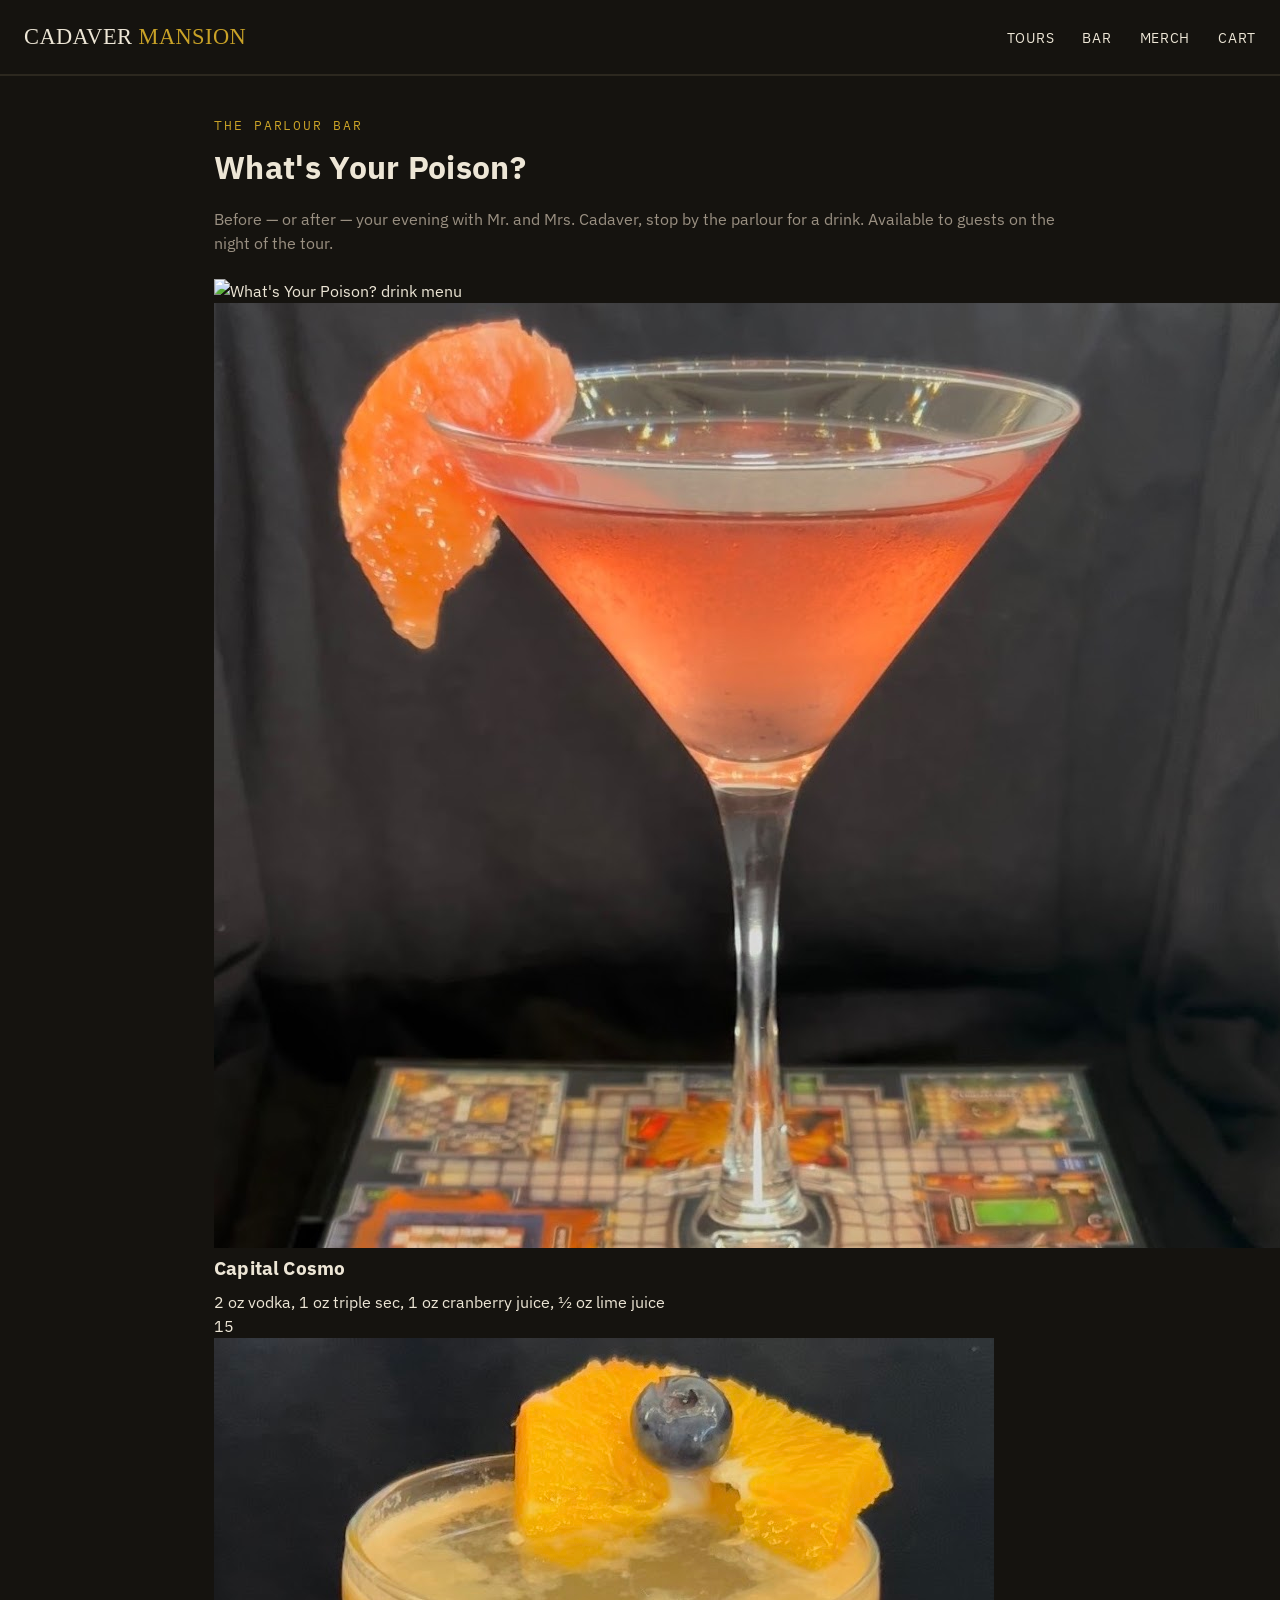
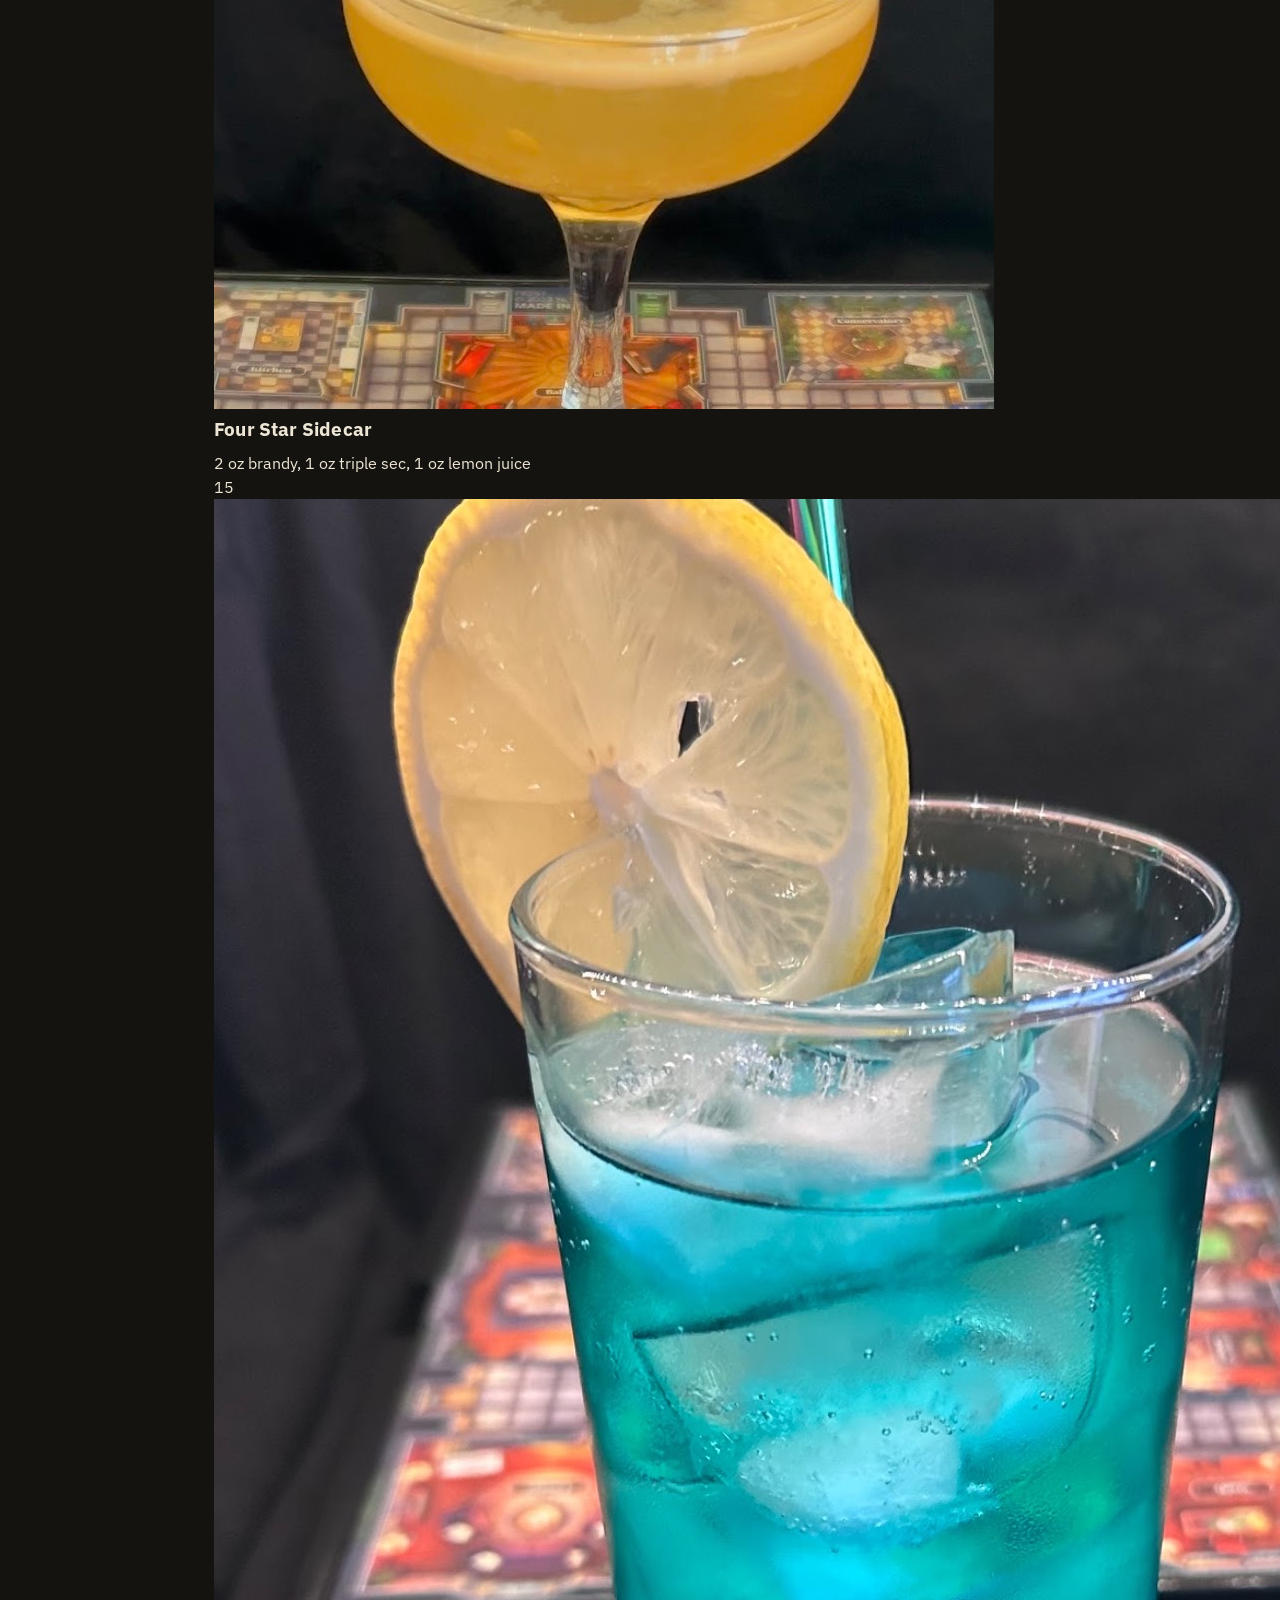
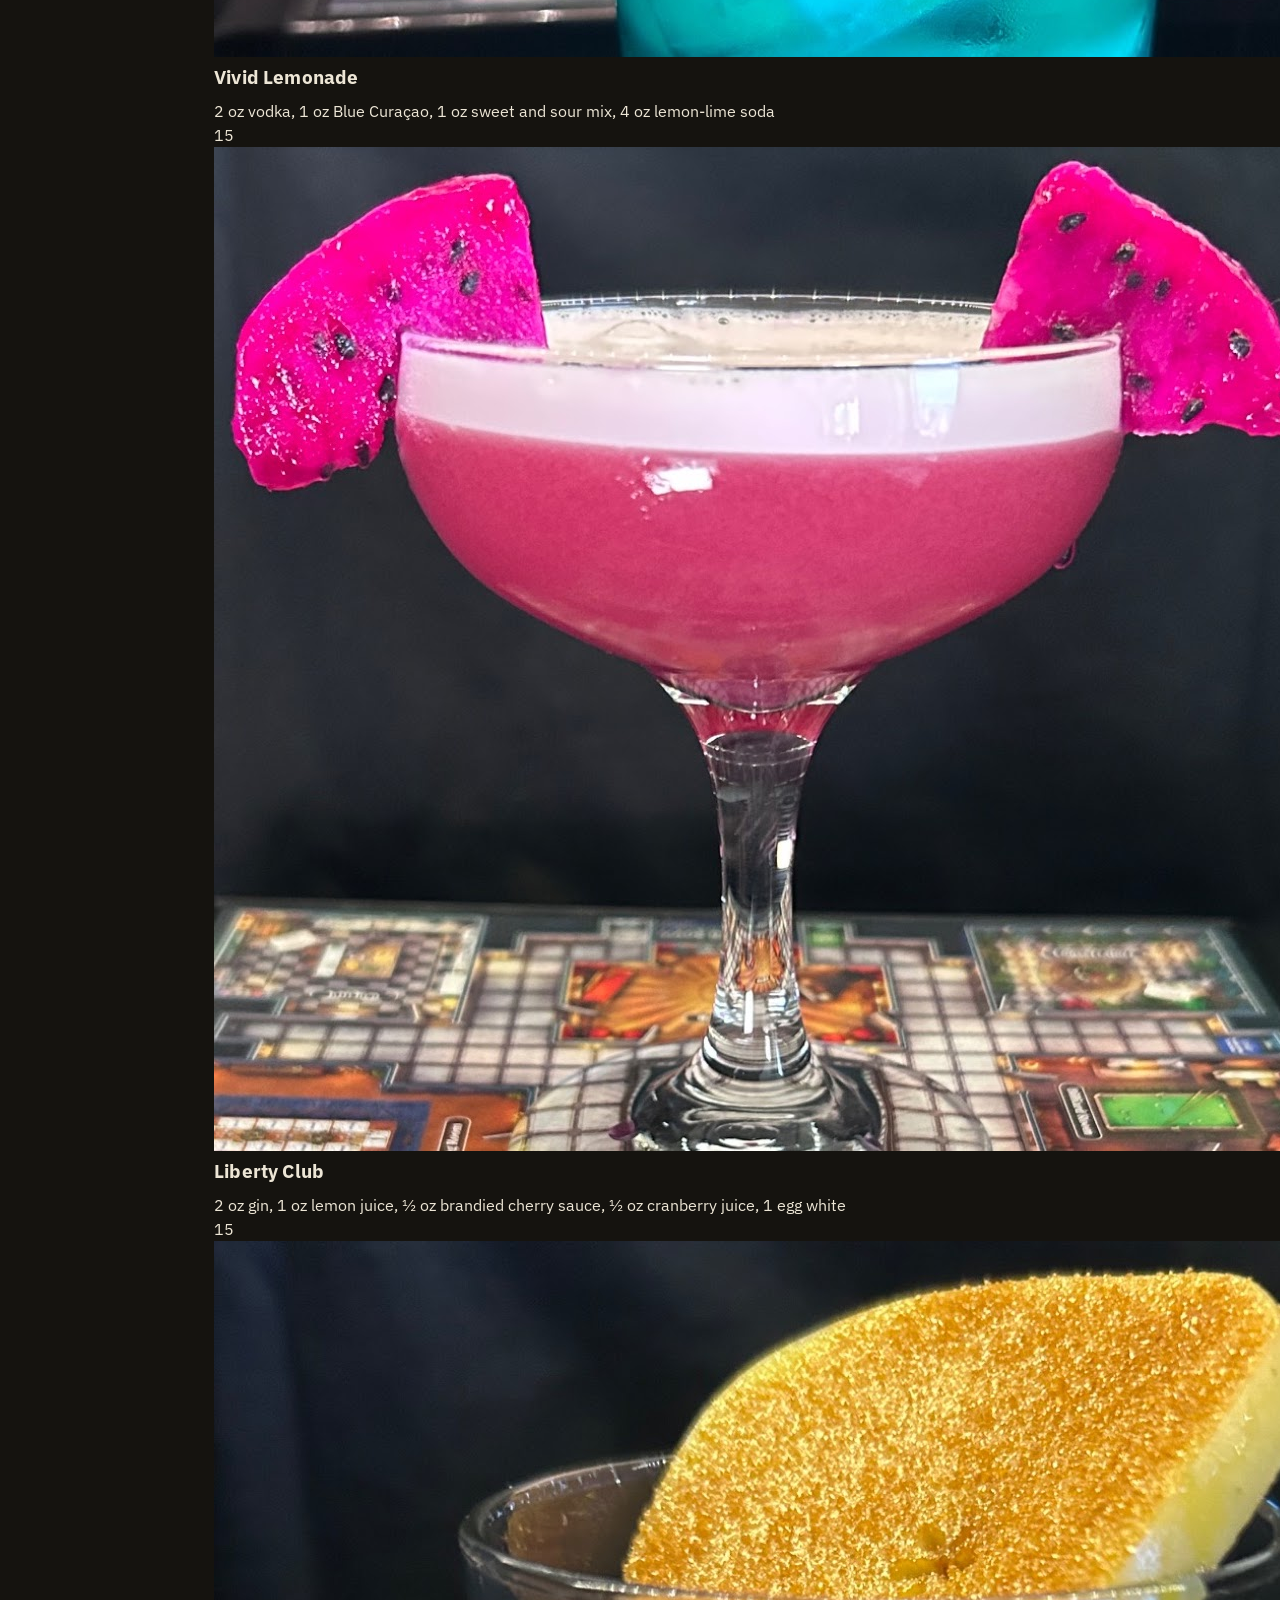
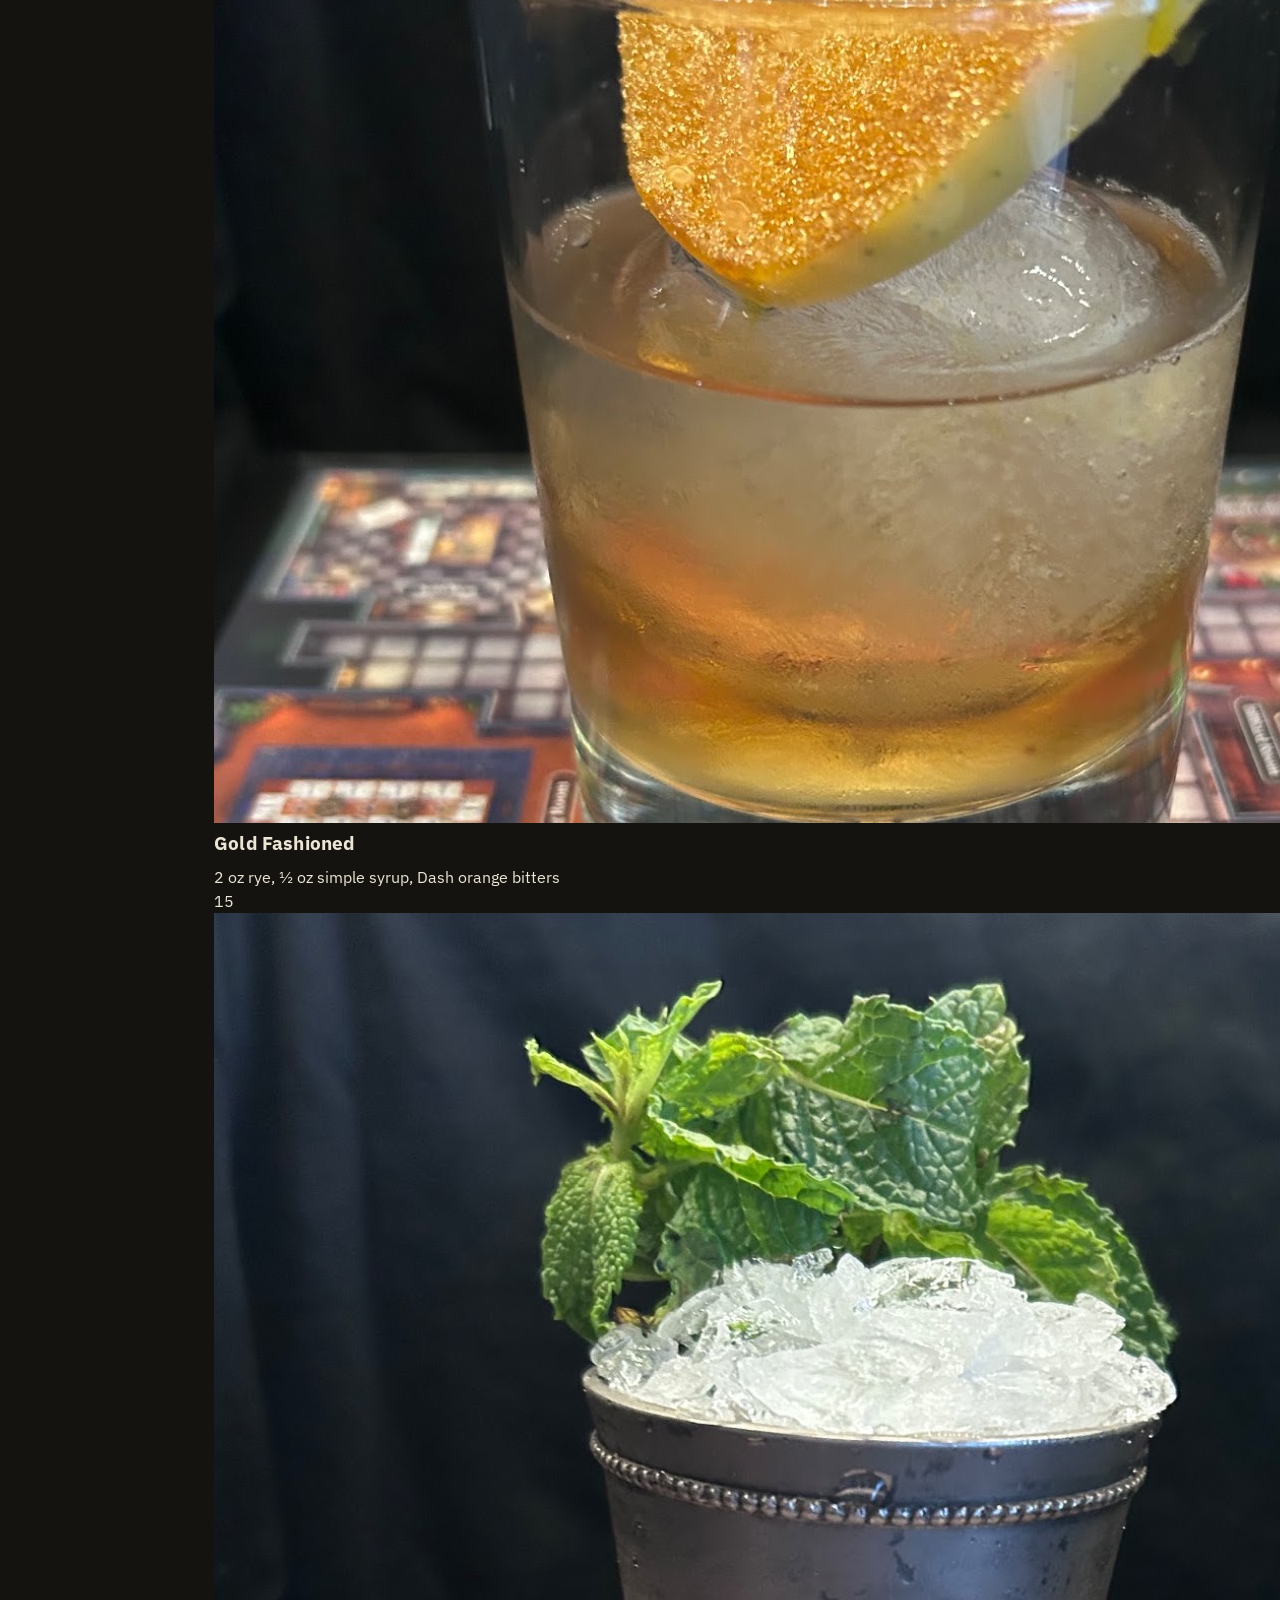
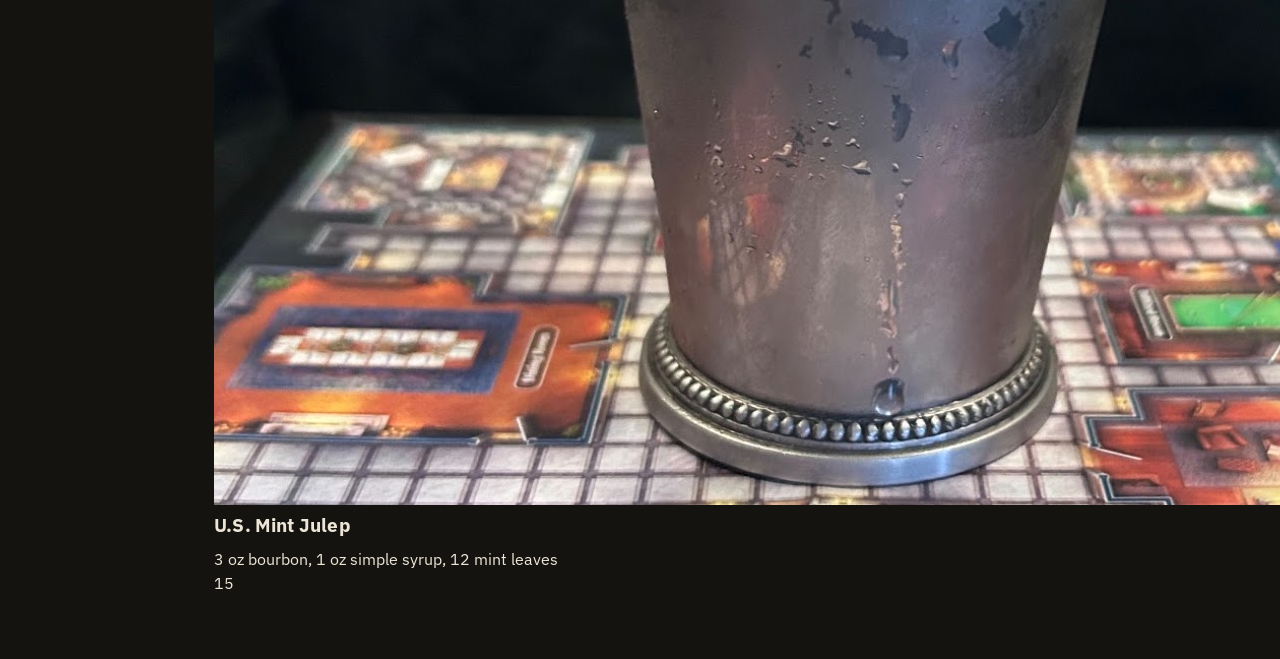
==== bar.html @ 51bccc60 "adding pages" ====
<!DOCTYPE html>
<html lang="en">
<head>
  <meta charset="UTF-8">
  <meta name="viewport" content="width=device-width, initial-scale=1.0">
  <title>What's Your Poison? — Cadaver Mansion</title>
  <link rel="preconnect" href="https://fonts.googleapis.com">
  <link href="https://fonts.googleapis.com/css2?family=IBM+Plex+Mono:wght@400;600&family=IBM+Plex+Sans:wght@400;600&display=swap" rel="stylesheet">
  <link rel="stylesheet" href="shop.css">
</head>
<body>

  <header class="site">
    <a href="index.html" class="brand" style="text-decoration:none; color:inherit;">CADAVER<span> MANSION</span></a>
    <nav>
      <a href="tickets.html">Tours</a>
      <a href="bar.html">Bar</a>
      <a href="merch.html">Merch</a>
      <a href="cart.html" data-cart-count>Cart</a>
    </nav>
  </header>

  <main>
    <div class="eyebrow">The Parlour Bar</div>
    <h1>What's Your Poison?</h1>
    <p style="color: var(--text-dim); margin-bottom: 1.5rem;">
      Before — or after — your evening with Mr. and Mrs. Cadaver, stop by the parlour for a drink.
      Available to guests on the night of the tour.
    </p>

    <img src="menu.png" alt="What's Your Poison? drink menu" class="menu-photo">

    <div class="drink-grid" id="drink-grid"></div>
  </main>

  <script src="shop.js"></script>
  <script>
    // Fill in real photo filenames and details as they're ready.
    // Any image that fails to load falls back to a labeled placeholder.
    const DRINKS = [
      { name: "Capital Cosmo", desc: "2 oz vodka, 1 oz triple sec, 1 oz cranberry juice, ½ oz lime juice", price: "15", img: "cosmo.jpg" },
      { name: "Four Star Sidecar", desc: "2 oz brandy, 1 oz triple sec, 1 oz lemon juice", price: "15", img: "sidecar.jpg" },
      { name: "Vivid Lemonade", desc: "2 oz vodka, 1 oz Blue Curaçao, 1 oz sweet and sour mix, 4 oz lemon-lime soda", price: "15", img: "lemon.jpg" },
      { name: "Liberty Club", desc: "2 oz gin, 1 oz lemon juice, ½ oz brandied cherry sauce, ½ oz cranberry juice, 1 egg white", price: "15", img: "liberty.jpg" },
      { name: "Gold Fashioned", desc: "2 oz rye, ½ oz simple syrup, Dash orange bitters", price: "15", img: "gold.jpg" },
      { name: "U.S. Mint Julep", desc: "3 oz bourbon, 1 oz simple syrup, 12 mint leaves", price: "15", img: "julep.jpg" }
    ];

    function renderDrinks() {
      const grid = document.getElementById("drink-grid");
      grid.innerHTML = DRINKS.map(d => `
        <div class="drink-card">
          <div class="drink-photo">
            <img src="${d.img}" alt="${d.name}" onerror="this.remove(); this.parentElement.insertAdjacentHTML('beforeend', '<span class=&quot;placeholder-label&quot;>Photo coming soon<br>(${d.img})</span>')">
          </div>
          <div class="drink-info">
            <h3>${d.name}</h3>
            ${d.desc ? `<div class="drink-desc">${d.desc}</div>` : ""}
            ${d.price ? `<div class="drink-price">${d.price}</div>` : ""}
          </div>
        </div>
      `).join("");
    }

    renderDrinks();
  </script>
  <audio id="chime-audio" src="sounds/wind_chimes.mp3" loop></audio>
</body>
</html>
---- shop.css ----
:root {
  --bg: #15130F;
  --bg-raised: #1E1B15;
  --text: #EDE6D6;
  --text-dim: #9A9082;
  --brass: #C9A227;
  --hedge: #3E5A44;
  --red: #8B2E2E;
  --stub-edge: #2C281F;
  --radius: 4px;
}

* { box-sizing: border-box; }

body {
  margin: 0;
  background: var(--bg);
  color: var(--text);
  font-family: 'IBM Plex Sans', -apple-system, sans-serif;
  line-height: 1.5;
}

h1, h2, h3 {
  font-family: 'Georgia', 'IBM Plex Sans', serif;
  letter-spacing: 0.01em;
  margin: 0 0 0.5rem;
}

.mono { font-family: 'IBM Plex Mono', monospace; }
a { color: var(--brass); }

header.site {
  border-bottom: 2px solid var(--stub-edge);
  padding: 1.25rem 1.5rem;
  display: flex;
  justify-content: space-between;
  align-items: center;
}

header.site .brand {
  font-family: 'Georgia', serif;
  font-size: 1.4rem;
  letter-spacing: 0.02em;
}

header.site .brand span { color: var(--brass); }

header.site nav a {
  color: var(--text);
  text-decoration: none;
  margin-left: 1.5rem;
  font-size: 0.9rem;
  text-transform: uppercase;
  letter-spacing: 0.05em;
}

header.site nav a:hover { color: var(--brass); }

main {
  max-width: 900px;
  margin: 0 auto;
  padding: 2.5rem 1.5rem 4rem;
}

.eyebrow {
  color: var(--brass);
  font-family: 'IBM Plex Mono', monospace;
  font-size: 0.8rem;
  letter-spacing: 0.15em;
  text-transform: uppercase;
  margin-bottom: 0.5rem;
}

.stub {
  display: flex;
  background: var(--bg-raised);
  border: 1px solid var(--stub-edge);
  border-radius: var(--radius);
  overflow: hidden;
  margin-bottom: 1.25rem;
}

.stub-main { flex: 1; padding: 1.25rem 1.5rem; }
.stub-main h3 { font-size: 1.1rem; margin-bottom: 0.25rem; }

.stub-meta {
  color: var(--text-dim);
  font-size: 0.85rem;
  font-family: 'IBM Plex Mono', monospace;
}

.stub-tear {
  width: 1px;
  background-image: linear-gradient(var(--stub-edge) 50%, transparent 0%);
  background-size: 2px 10px;
  background-repeat: repeat-y;
}

.stub-side {
  width: 150px;
  padding: 1.25rem;
  display: flex;
  flex-direction: column;
  justify-content: center;
  align-items: flex-end;
  gap: 0.6rem;
  background: rgba(201, 162, 39, 0.05);
}

.stub-price {
  font-family: 'IBM Plex Mono', monospace;
  font-size: 1.3rem;
  color: var(--brass);
}

button, .btn {
  font-family: 'IBM Plex Sans', sans-serif;
  font-weight: 600;
  font-size: 0.85rem;
  text-transform: uppercase;
  letter-spacing: 0.04em;
  padding: 0.65rem 1.1rem;
  border-radius: var(--radius);
  border: none;
  cursor: pointer;
  text-decoration: none;
  display: inline-block;
  transition: transform 0.08s ease, opacity 0.15s ease;
}

button:active, .btn:active { transform: scale(0.97); }

.btn-primary { background: var(--brass); color: #15130F; }
.btn-primary:hover { opacity: 0.9; }

.btn-secondary { background: transparent; color: var(--text); border: 1px solid var(--stub-edge); }
.btn-secondary:hover { border-color: var(--text-dim); }

.btn-danger { background: transparent; color: var(--red); border: 1px solid var(--red); }

button:disabled { background: var(--stub-edge); color: var(--text-dim); cursor: not-allowed; }

.field { margin-bottom: 1rem; }

.field label {
  display: block;
  font-size: 0.8rem;
  text-transform: uppercase;
  letter-spacing: 0.05em;
  color: var(--text-dim);
  margin-bottom: 0.35rem;
}

.field input {
  width: 100%;
  background: var(--bg-raised);
  border: 1px solid var(--stub-edge);
  color: var(--text);
  padding: 0.65rem 0.8rem;
  border-radius: var(--radius);
  font-family: 'IBM Plex Sans', sans-serif;
  font-size: 0.95rem;
}

.field input:focus {
  outline: 2px solid var(--brass);
  outline-offset: 1px;
}

.field-row { display: flex; gap: 1rem; }
.field-row .field { flex: 1; }

.summary {
  background: var(--bg-raised);
  border: 1px solid var(--stub-edge);
  border-radius: var(--radius);
  padding: 1.25rem 1.5rem;
  margin: 1.5rem 0;
}

.summary-row {
  display: flex;
  justify-content: space-between;
  padding: 0.4rem 0;
  font-size: 0.9rem;
}

.summary-row.total {
  border-top: 1px solid var(--stub-edge);
  margin-top: 0.5rem;
  padding-top: 0.75rem;
  font-family: 'IBM Plex Mono', monospace;
  font-size: 1.1rem;
  color: var(--brass);
}

.empty-state {
  color: var(--text-dim);
  padding: 3rem 0;
  text-align: center;
}

.confirm-ticket {
  background: var(--bg-raised);
  border: 2px dashed var(--brass);
  border-radius: 8px;
  padding: 2rem;
  text-align: center;
  margin: 2rem 0;
}

.confirm-ticket .order-num {
  font-family: 'IBM Plex Mono', monospace;
  font-size: 1.8rem;
  color: var(--brass);
  letter-spacing: 0.08em;
  margin: 0.75rem 0;
}

.notice {
  font-size: 0.8rem;
  color: var(--text-dim);
  border-left: 2px solid var(--hedge);
  padding: 0.5rem 0.9rem;
  margin-top: 2rem;
}

@media (max-width: 600px) {
  .stub { flex-direction: column; }
  .stub-side { width: auto; flex-direction: row; justify-content: space-between; align-items: center; }
  .stub-tear { display: none; }
  .field-row { flex-direction: column; gap: 0; }
}
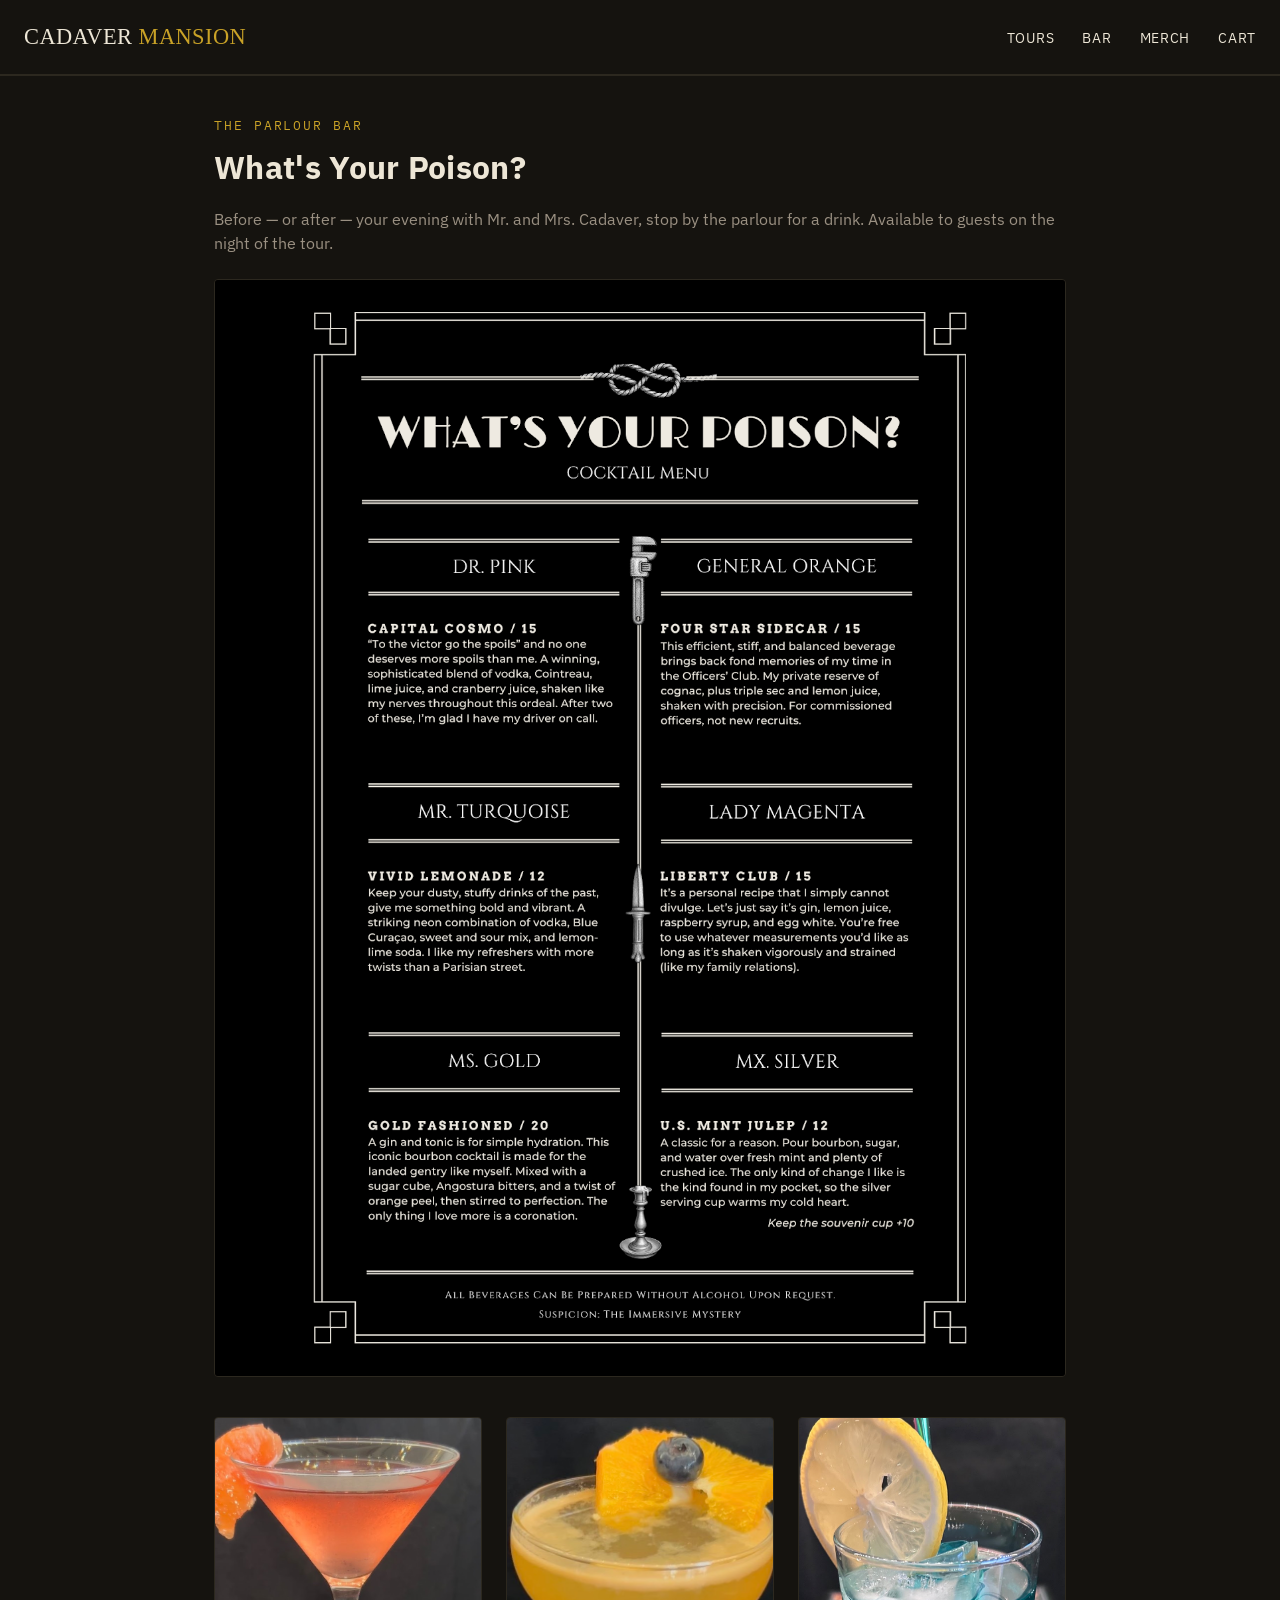
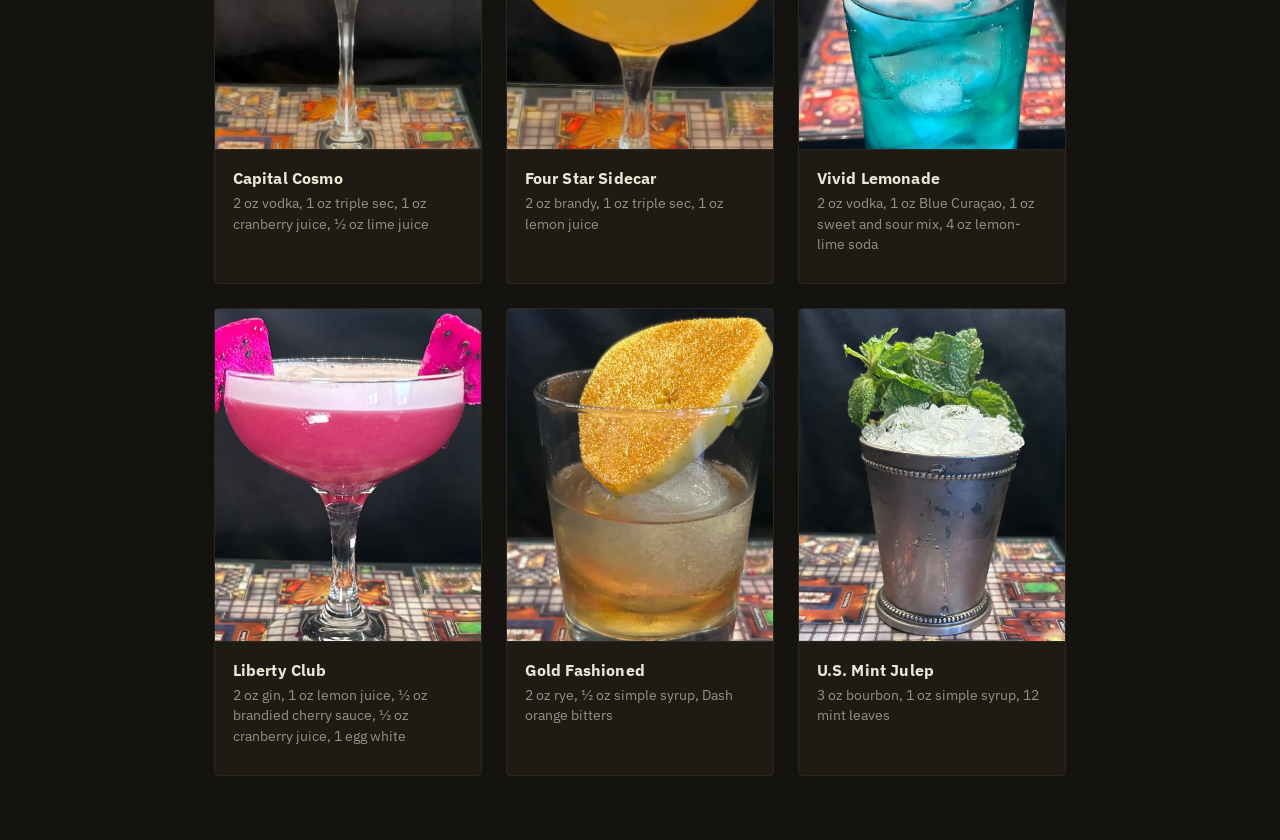
==== commit b425107a: "adding pages" ====
--- a/bar.html
+++ b/bar.html
@@ -28,7 +28,7 @@
       Available to guests on the night of the tour.
     </p>
 
-    <img src="menu.png" alt="What's Your Poison? drink menu" class="menu-photo">
+    <img src="drinks.png" alt="What's Your Poison? drink menu" class="menu-photo">
 
     <div class="drink-grid" id="drink-grid"></div>
   </main>
@@ -38,12 +38,12 @@
     // Fill in real photo filenames and details as they're ready.
     // Any image that fails to load falls back to a labeled placeholder.
     const DRINKS = [
-      { name: "Capital Cosmo", desc: "2 oz vodka, 1 oz triple sec, 1 oz cranberry juice, ½ oz lime juice", price: "15", img: "cosmo.jpg" },
-      { name: "Four Star Sidecar", desc: "2 oz brandy, 1 oz triple sec, 1 oz lemon juice", price: "15", img: "sidecar.jpg" },
-      { name: "Vivid Lemonade", desc: "2 oz vodka, 1 oz Blue Curaçao, 1 oz sweet and sour mix, 4 oz lemon-lime soda", price: "15", img: "lemon.jpg" },
-      { name: "Liberty Club", desc: "2 oz gin, 1 oz lemon juice, ½ oz brandied cherry sauce, ½ oz cranberry juice, 1 egg white", price: "15", img: "liberty.jpg" },
-      { name: "Gold Fashioned", desc: "2 oz rye, ½ oz simple syrup, Dash orange bitters", price: "15", img: "gold.jpg" },
-      { name: "U.S. Mint Julep", desc: "3 oz bourbon, 1 oz simple syrup, 12 mint leaves", price: "15", img: "julep.jpg" }
+      { name: "Capital Cosmo", desc: "2 oz vodka, 1 oz triple sec, 1 oz cranberry juice, ½ oz lime juice", img: "cosmo.jpg" },
+      { name: "Four Star Sidecar", desc: "2 oz brandy, 1 oz triple sec, 1 oz lemon juice", img: "sidecar.jpg" },
+      { name: "Vivid Lemonade", desc: "2 oz vodka, 1 oz Blue Curaçao, 1 oz sweet and sour mix, 4 oz lemon-lime soda", img: "lemon.jpg" },
+      { name: "Liberty Club", desc: "2 oz gin, 1 oz lemon juice, ½ oz brandied cherry sauce, ½ oz cranberry juice, 1 egg white", img: "liberty.jpg" },
+      { name: "Gold Fashioned", desc: "2 oz rye, ½ oz simple syrup, Dash orange bitters", img: "gold.jpg" },
+      { name: "U.S. Mint Julep", desc: "3 oz bourbon, 1 oz simple syrup, 12 mint leaves", img: "julep.jpg" }
     ];
 
     function renderDrinks() {
@@ -56,7 +56,6 @@
           <div class="drink-info">
             <h3>${d.name}</h3>
             ${d.desc ? `<div class="drink-desc">${d.desc}</div>` : ""}
-            ${d.price ? `<div class="drink-price">${d.price}</div>` : ""}
           </div>
         </div>
       `).join("");
--- a/shop.css
+++ b/shop.css
@@ -231,3 +231,160 @@
   .stub-tear { display: none; }
   .field-row { flex-direction: column; gap: 0; }
 }
+
+/* --- Bar / menu page --- */
+.menu-photo {
+  width: 100%;
+  height: auto;
+  border: 1px solid var(--stub-edge);
+  border-radius: var(--radius);
+  margin: 1.5rem 0 2.5rem;
+  display: block;
+}
+
+.drink-grid {
+  display: grid;
+  grid-template-columns: repeat(3, 1fr);
+  gap: 1.5rem;
+}
+
+.drink-card {
+  background: var(--bg-raised);
+  border: 1px solid var(--stub-edge);
+  border-radius: var(--radius);
+  overflow: hidden;
+}
+
+.drink-photo {
+  position: relative;
+  width: 100%;
+  aspect-ratio: 4 / 5;
+  background:
+    repeating-linear-gradient(45deg, rgba(201,162,39,0.05) 0 12px, transparent 12px 24px),
+    var(--bg);
+  display: flex;
+  align-items: center;
+  justify-content: center;
+  overflow: hidden;
+  border-bottom: 1px solid var(--stub-edge);
+}
+
+.drink-photo img {
+  width: 100%;
+  height: 100%;
+  object-fit: cover;
+  display: block;
+}
+
+.drink-photo .placeholder-label {
+  font-family: 'IBM Plex Mono', monospace;
+  font-size: 0.7rem;
+  letter-spacing: 0.1em;
+  text-transform: uppercase;
+  color: var(--text-dim);
+  text-align: center;
+  padding: 0 1rem;
+}
+
+.drink-info { padding: 1rem 1.1rem 1.2rem; }
+
+.drink-info h3 {
+  font-size: 1rem;
+  margin-bottom: 0.2rem;
+}
+
+.drink-desc {
+  color: var(--text-dim);
+  font-size: 0.85rem;
+  margin-bottom: 0.6rem;
+}
+
+.drink-price {
+  font-family: 'IBM Plex Mono', monospace;
+  color: var(--brass);
+  font-size: 0.95rem;
+}
+
+@media (max-width: 700px) {
+  .drink-grid { grid-template-columns: repeat(2, 1fr); }
+}
+
+@media (max-width: 460px) {
+  .drink-grid { grid-template-columns: 1fr; }
+}
+
+/* --- Merch page --- */
+.product-grid {
+  display: grid;
+  grid-template-columns: repeat(3, 1fr);
+  gap: 1.5rem;
+}
+
+.product-card {
+  background: var(--bg-raised);
+  border: 1px solid var(--stub-edge);
+  border-radius: var(--radius);
+  overflow: hidden;
+  display: flex;
+  flex-direction: column;
+}
+
+.product-photo {
+  position: relative;
+  width: 100%;
+  aspect-ratio: 1 / 1;
+  background:
+    repeating-linear-gradient(45deg, rgba(201,162,39,0.05) 0 12px, transparent 12px 24px),
+    var(--bg);
+  display: flex;
+  align-items: center;
+  justify-content: center;
+  overflow: hidden;
+  border-bottom: 1px solid var(--stub-edge);
+}
+
+.product-photo img {
+  width: 100%;
+  height: 100%;
+  object-fit: cover;
+  display: block;
+}
+
+.product-photo .placeholder-label {
+  font-family: 'IBM Plex Mono', monospace;
+  font-size: 0.7rem;
+  letter-spacing: 0.1em;
+  text-transform: uppercase;
+  color: var(--text-dim);
+  text-align: center;
+  padding: 0 1rem;
+}
+
+.product-info { padding: 1rem 1.1rem 1.2rem; flex: 1; display: flex; flex-direction: column; }
+
+.product-info h3 {
+  font-size: 1rem;
+  margin-bottom: 0.2rem;
+}
+
+.product-desc {
+  color: var(--text-dim);
+  font-size: 0.85rem;
+  margin-bottom: 0.6rem;
+  flex: 1;
+}
+
+.product-price {
+  font-family: 'IBM Plex Mono', monospace;
+  color: var(--brass);
+  font-size: 0.95rem;
+  margin-bottom: 0.8rem;
+}
+
+@media (max-width: 700px) {
+  .product-grid { grid-template-columns: repeat(2, 1fr); }
+}
+
+@media (max-width: 460px) {
+  .product-grid { grid-template-columns: 1fr; }
+}
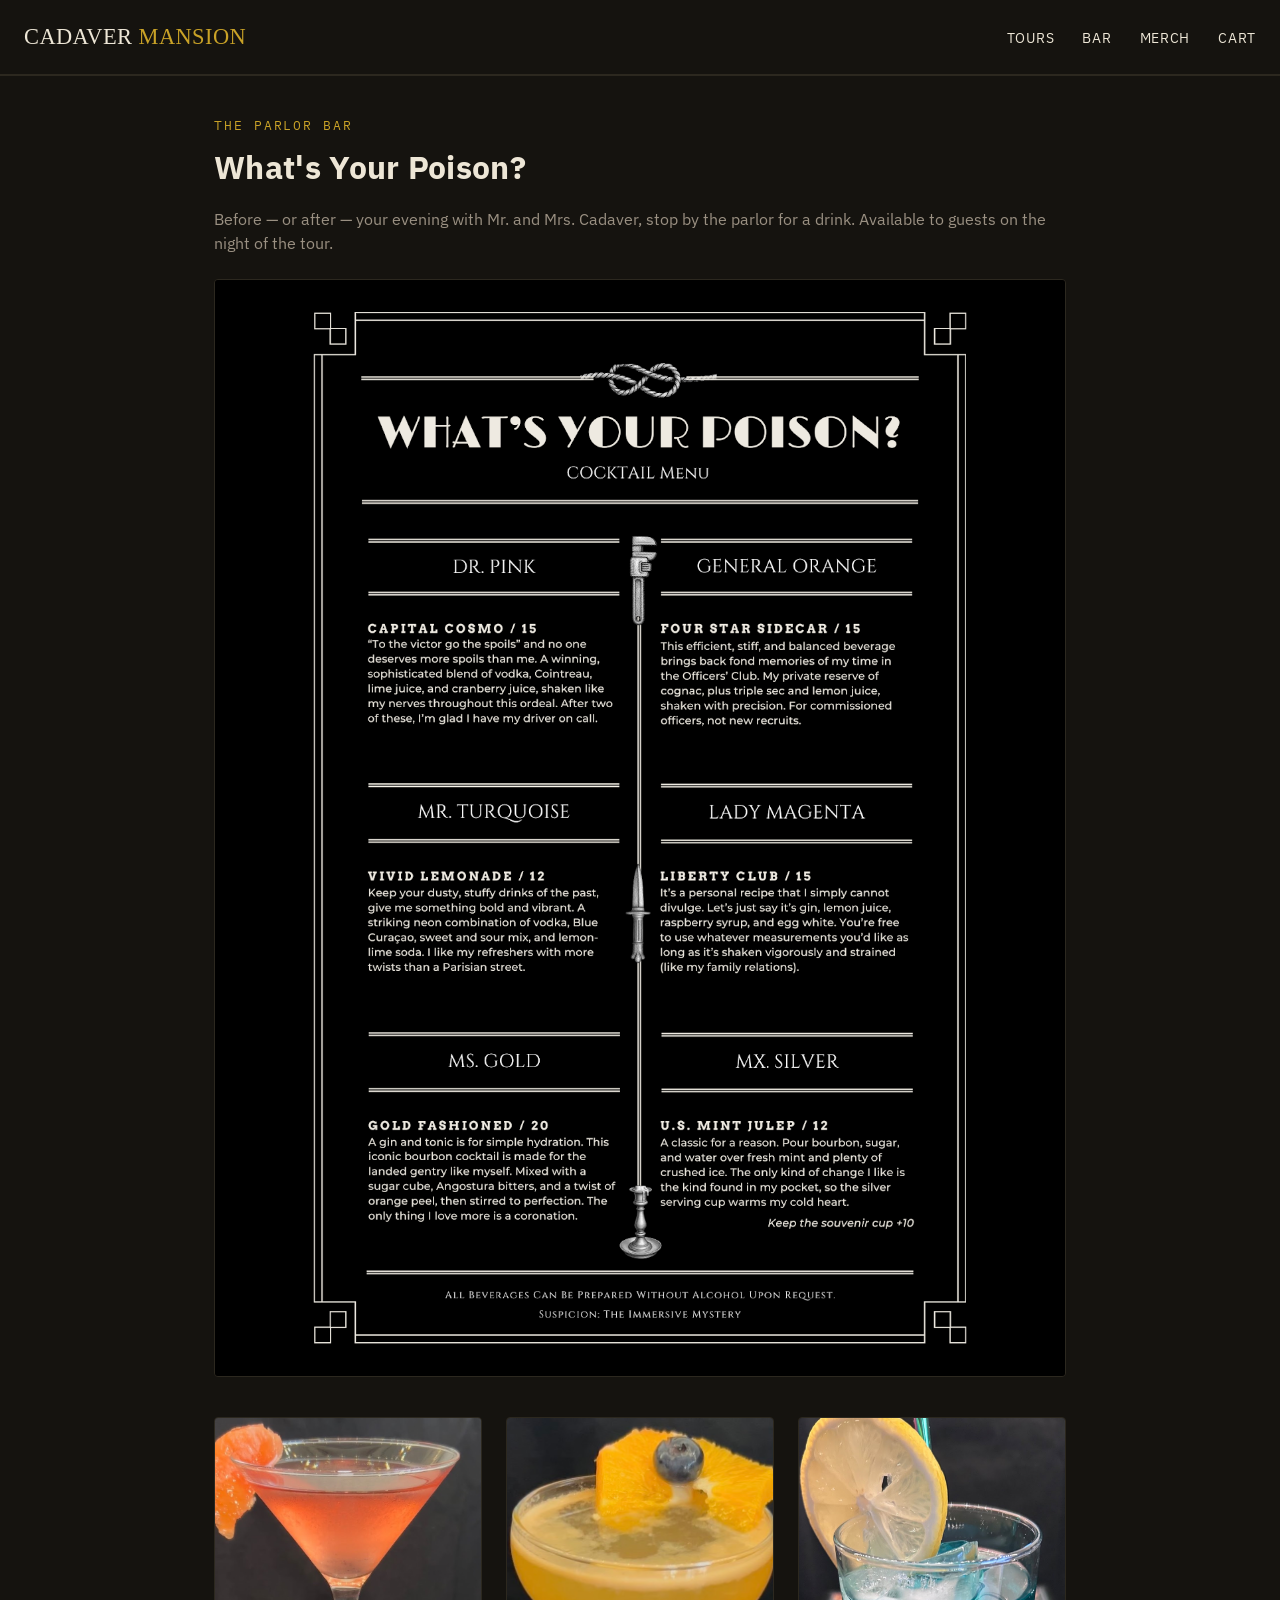
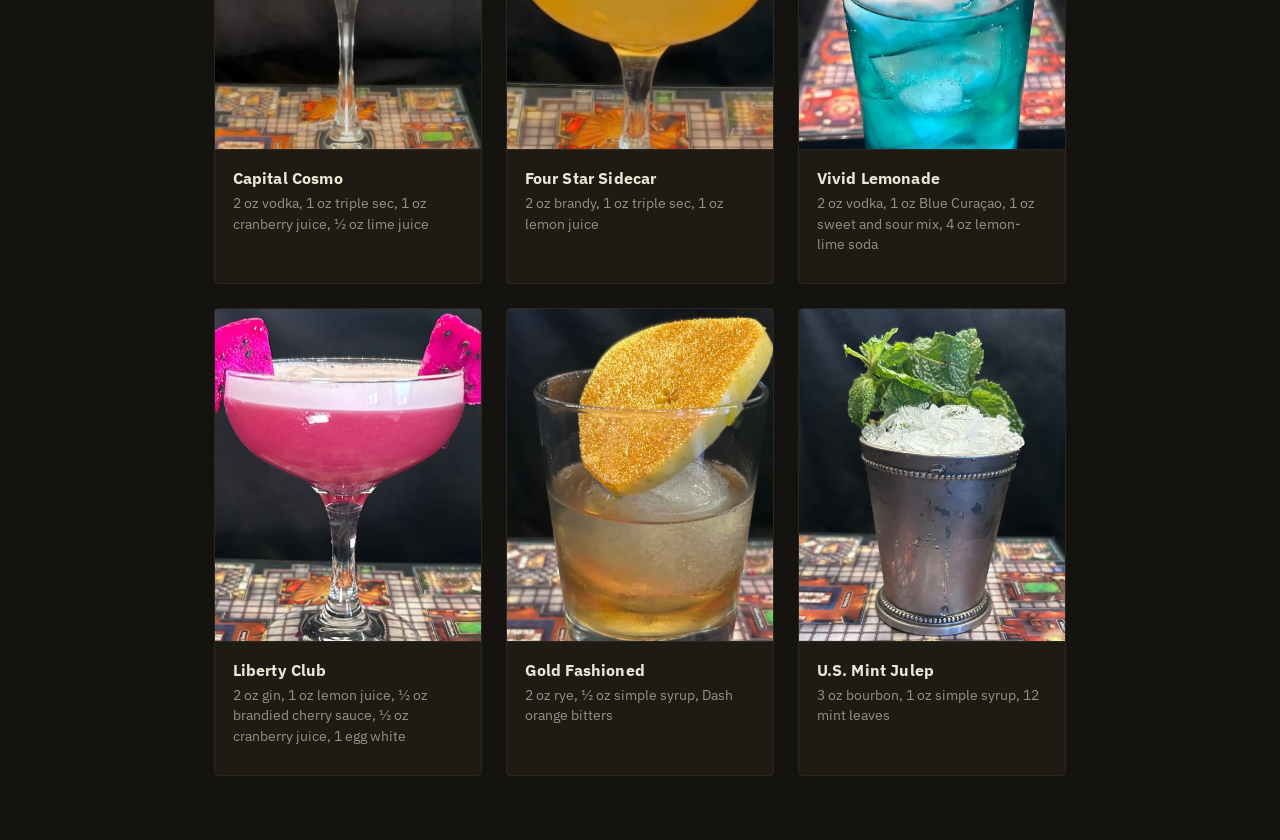
==== commit 8d81564f: "adding pages" ====
--- a/bar.html
+++ b/bar.html
@@ -21,10 +21,10 @@
   </header>
 
   <main>
-    <div class="eyebrow">The Parlour Bar</div>
+    <div class="eyebrow">The parlor Bar</div>
     <h1>What's Your Poison?</h1>
     <p style="color: var(--text-dim); margin-bottom: 1.5rem;">
-      Before — or after — your evening with Mr. and Mrs. Cadaver, stop by the parlour for a drink.
+      Before — or after — your evening with Mr. and Mrs. Cadaver, stop by the parlor for a drink.
       Available to guests on the night of the tour.
     </p>
 
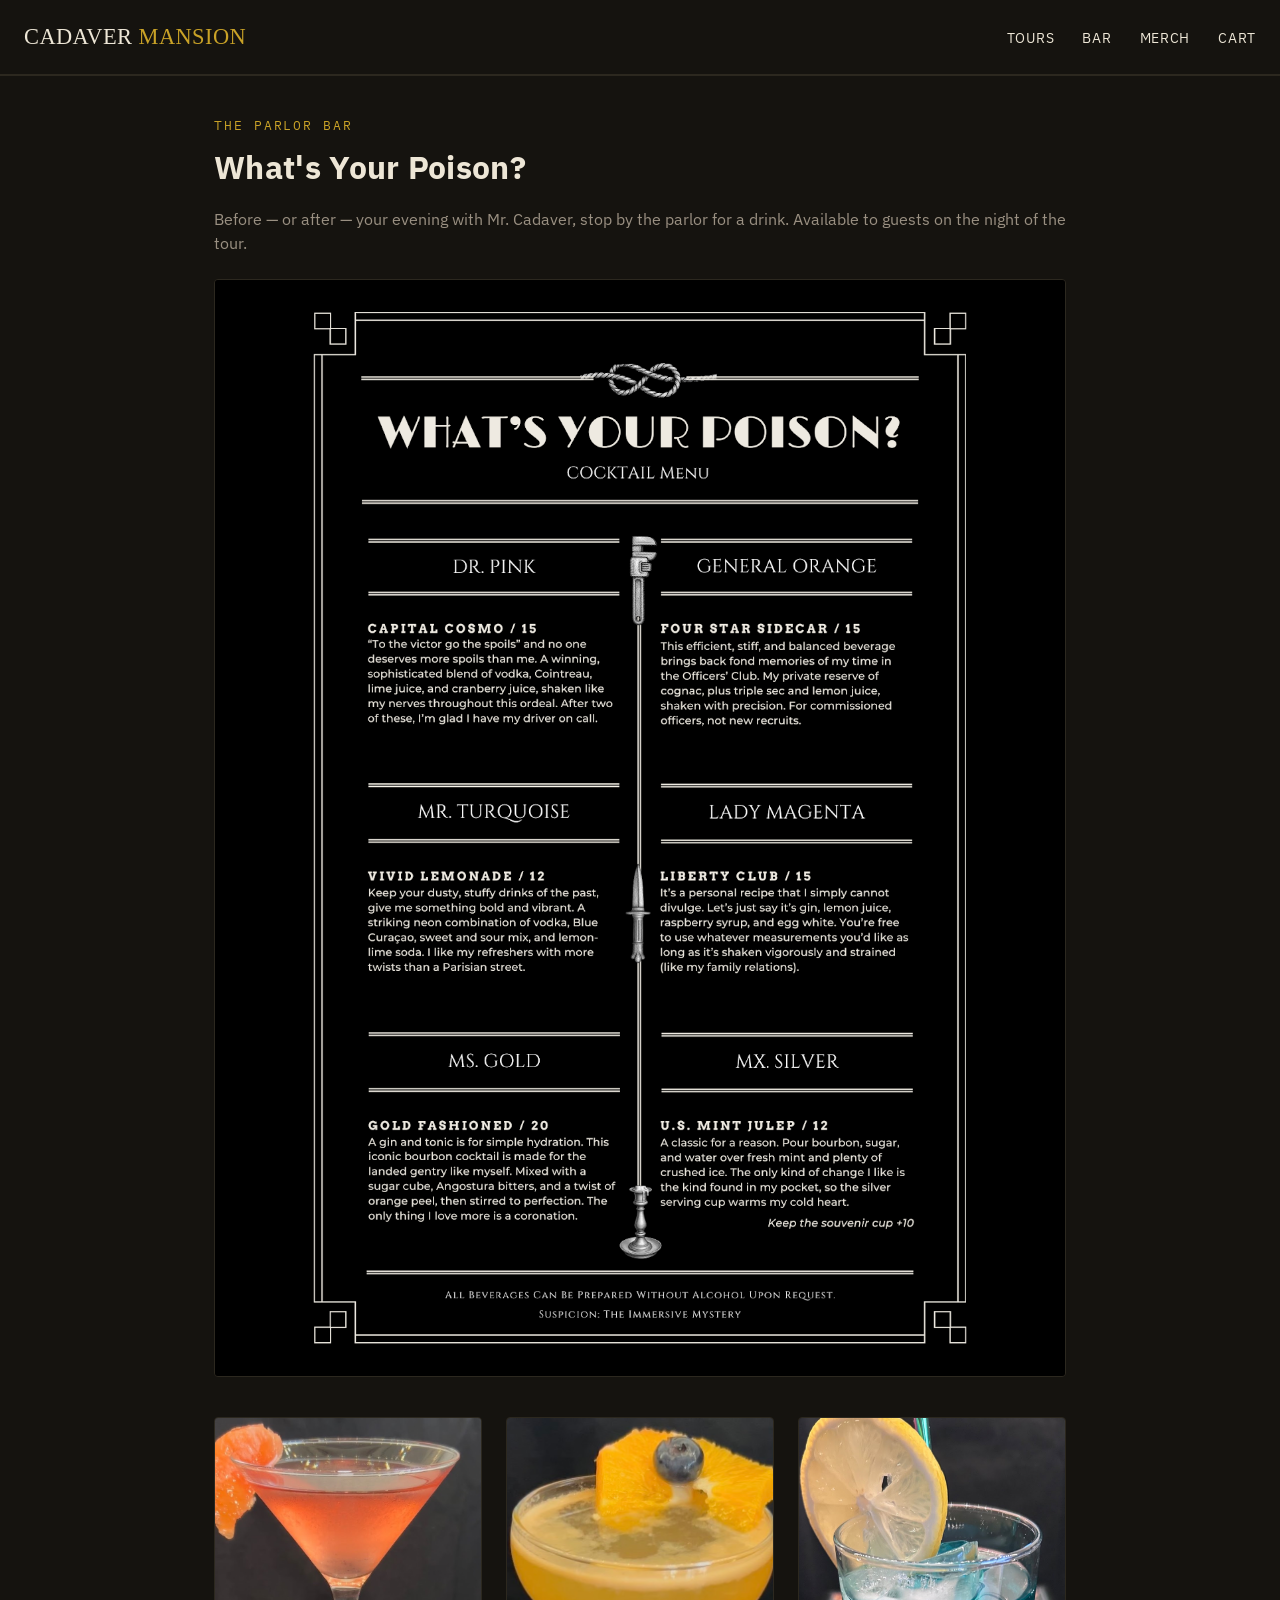
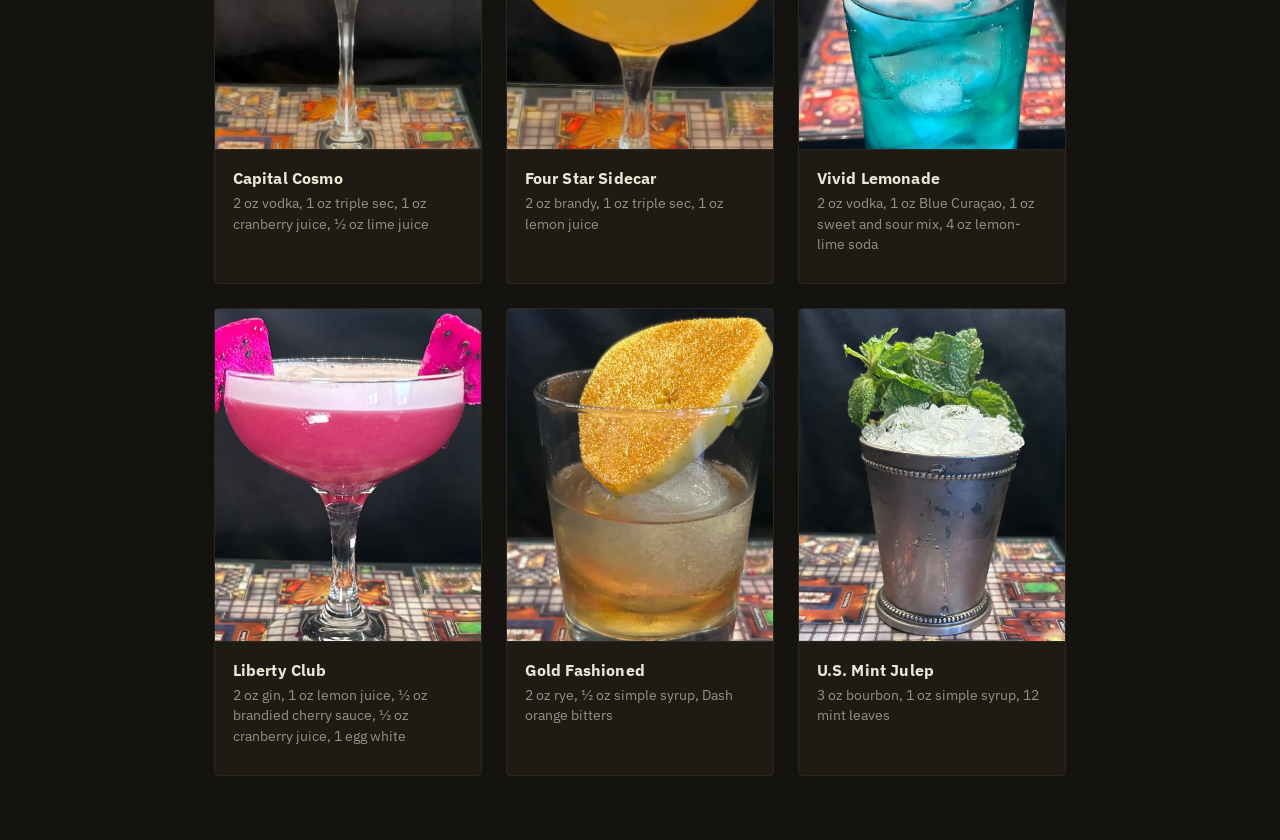
==== commit 2b6d4df4: "updating" ====
--- a/bar.html
+++ b/bar.html
@@ -24,7 +24,7 @@
     <div class="eyebrow">The parlor Bar</div>
     <h1>What's Your Poison?</h1>
     <p style="color: var(--text-dim); margin-bottom: 1.5rem;">
-      Before — or after — your evening with Mr. and Mrs. Cadaver, stop by the parlor for a drink.
+      Before — or after — your evening with Mr. Cadaver, stop by the parlor for a drink.
       Available to guests on the night of the tour.
     </p>
 
